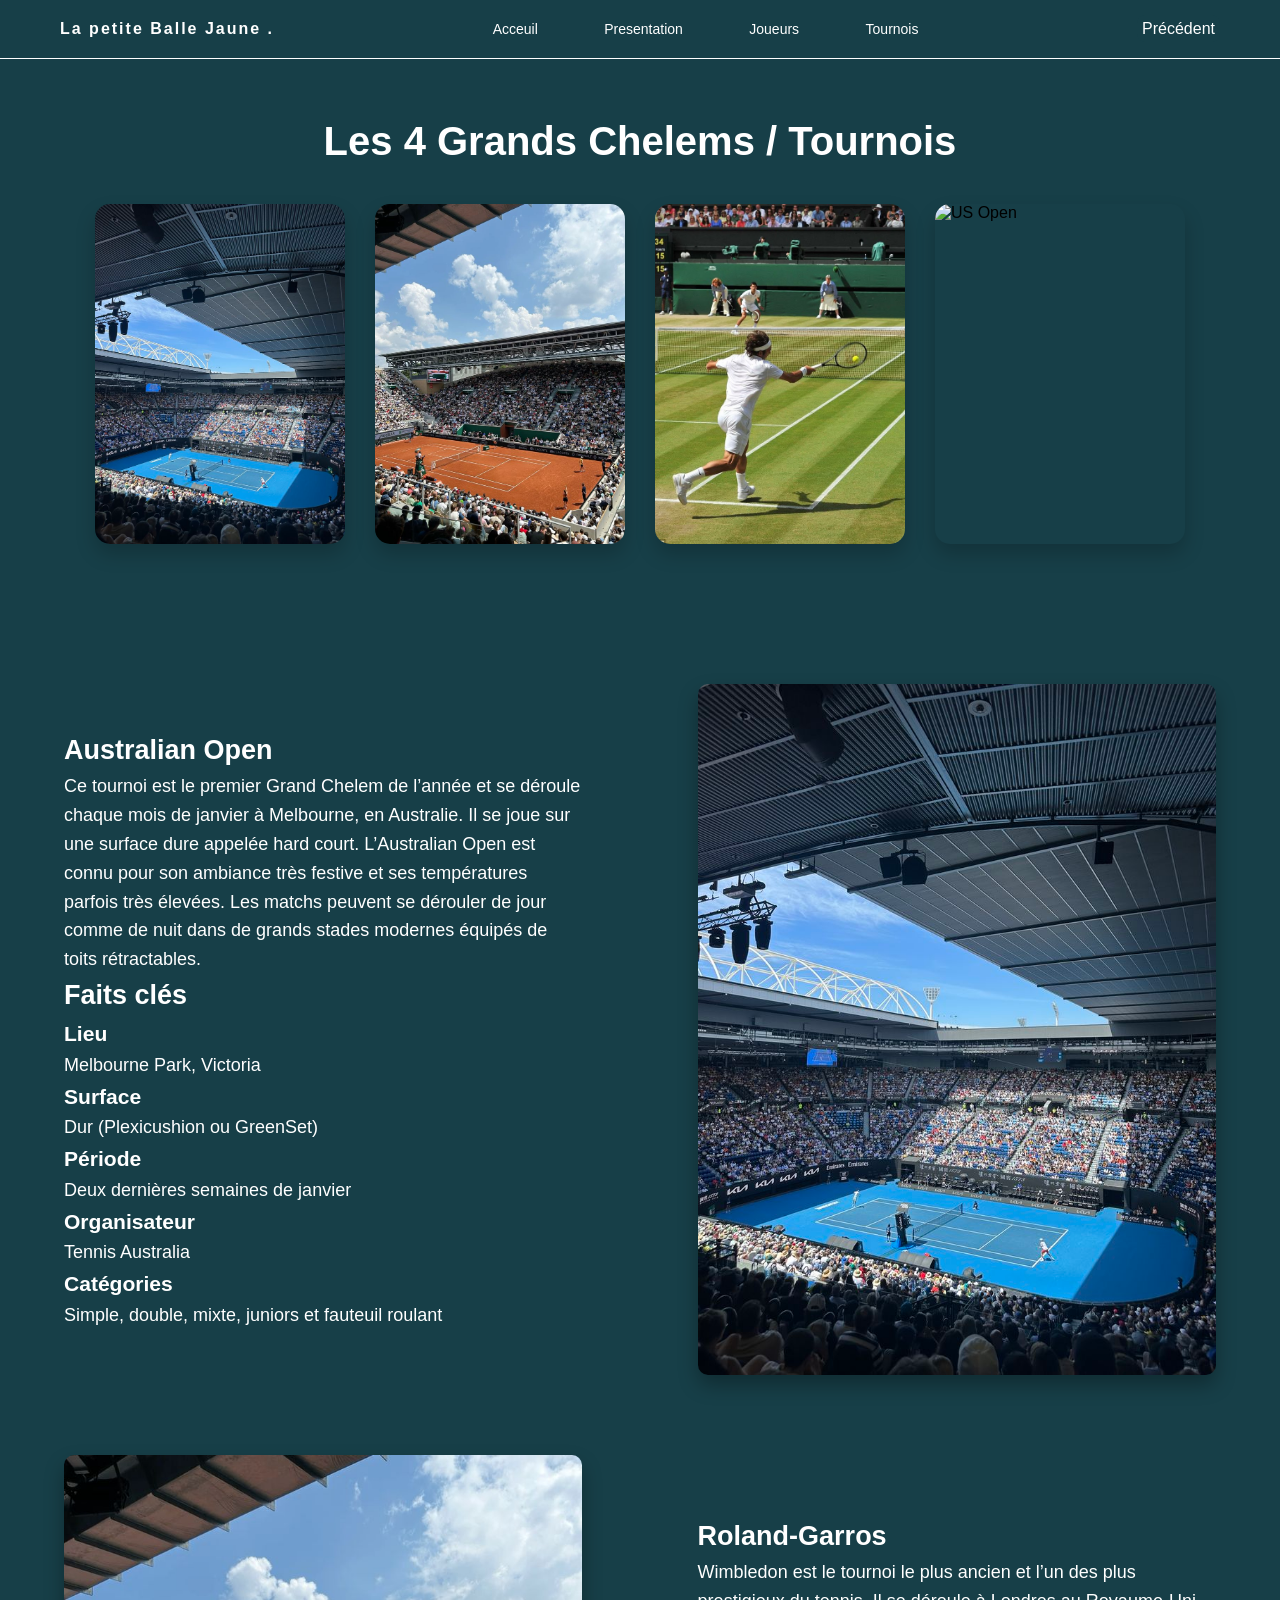
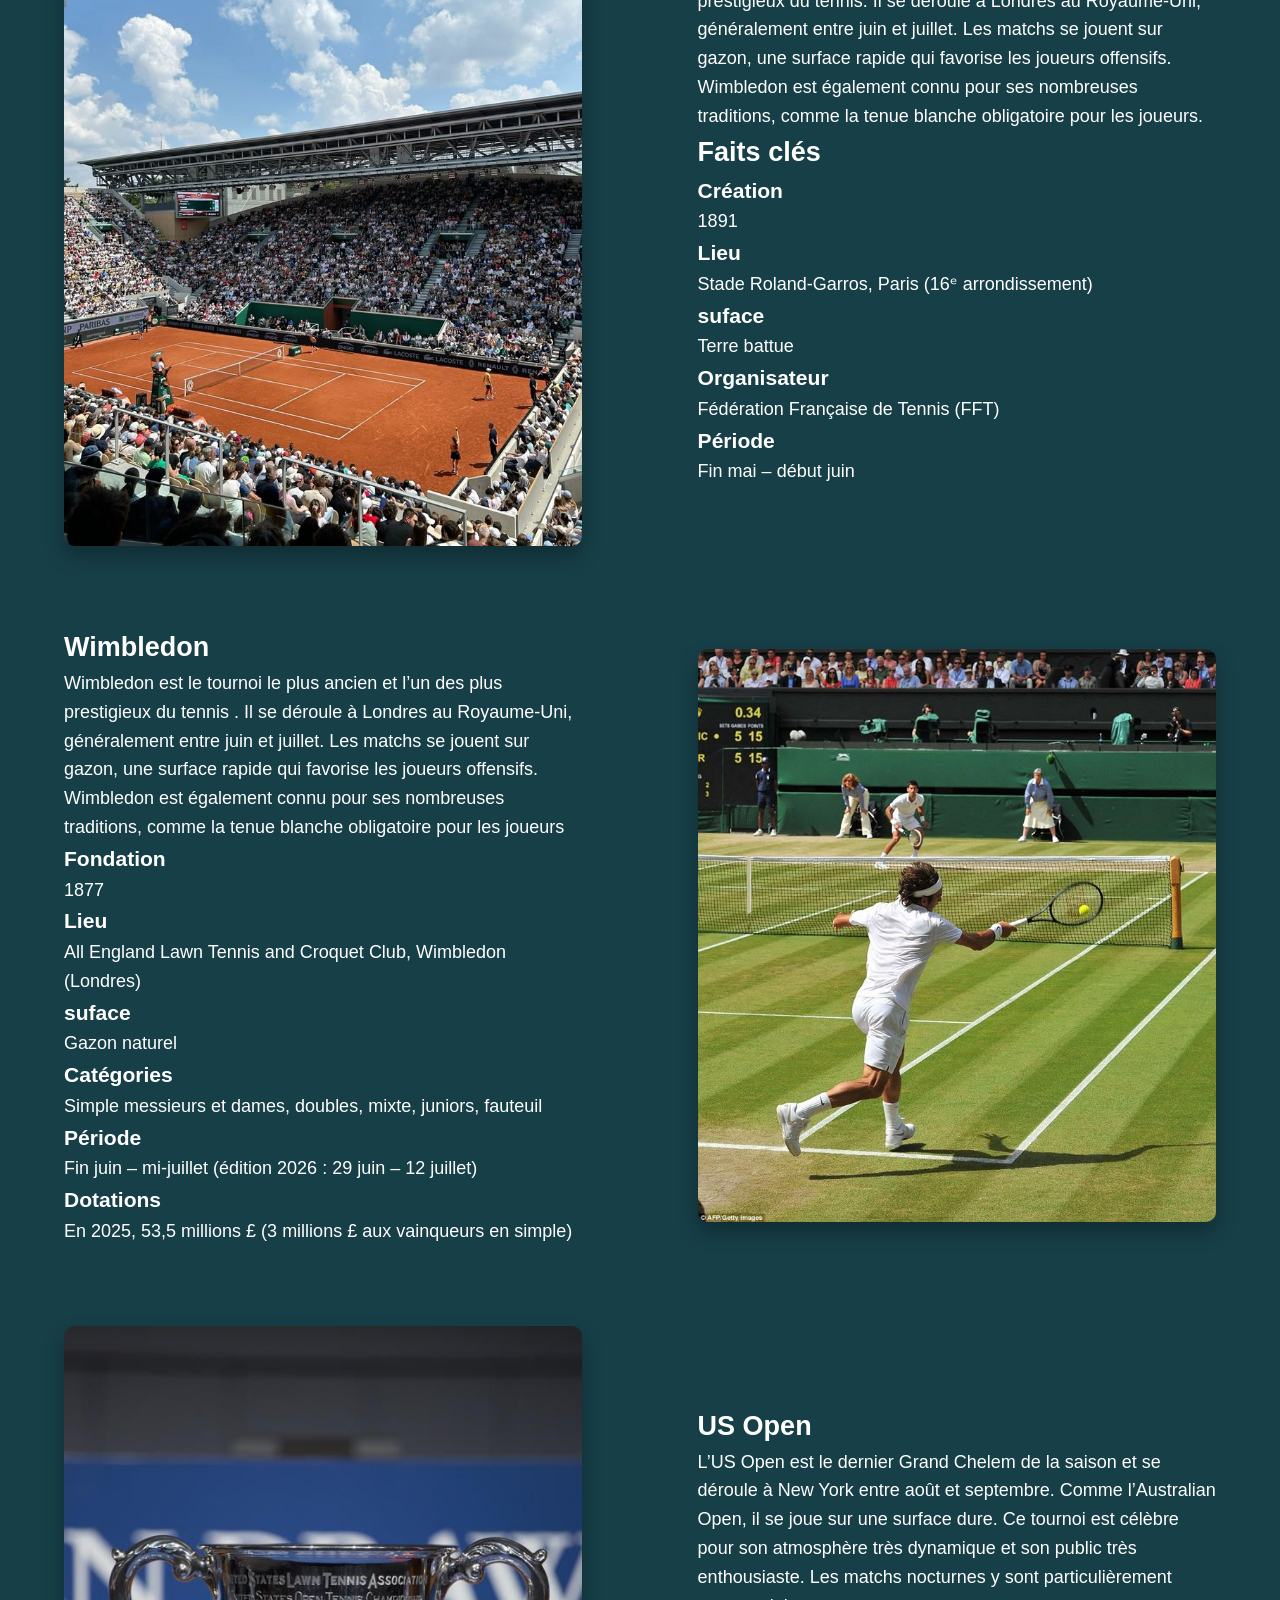
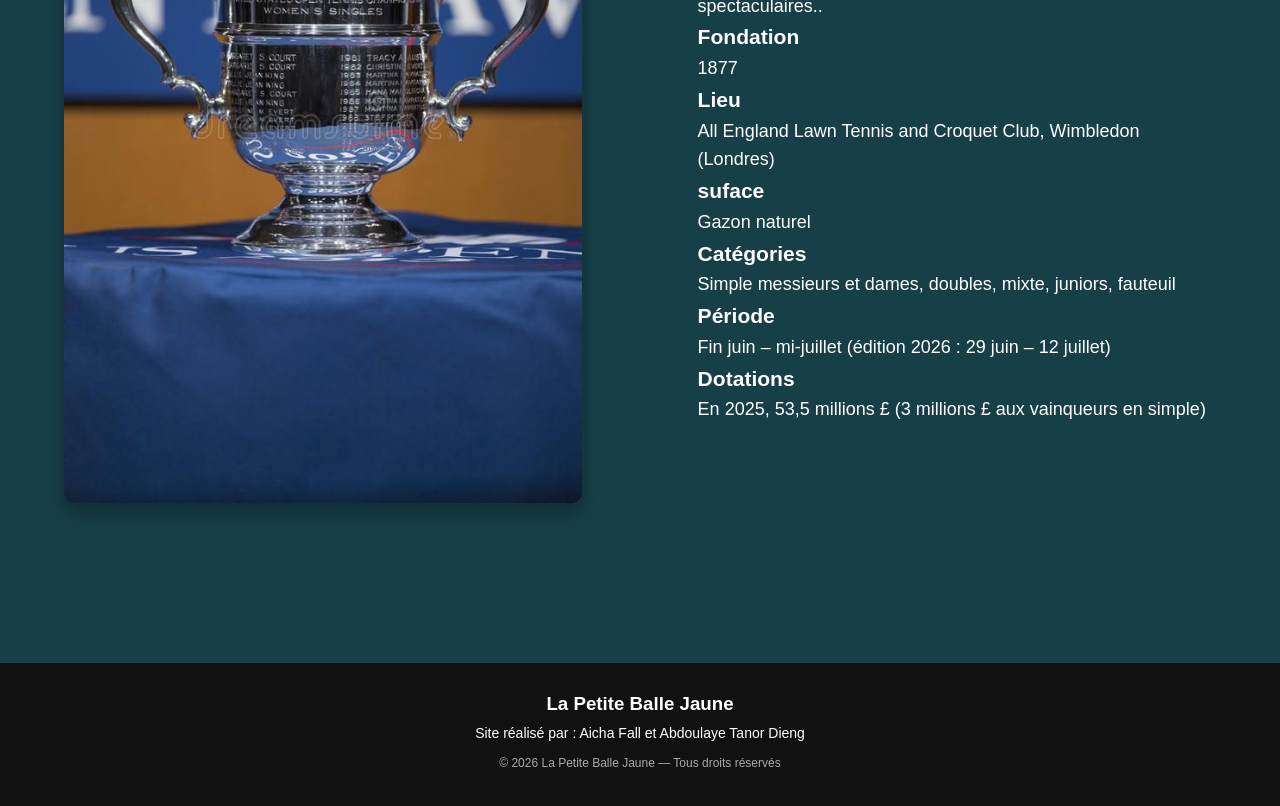
==== tournois.html @ deef5fa4 "Add files via upload" ====
<!DOCTYPE html>
<html lang="fr">
<head>
<meta charset="UTF-8">
<title>Les Grands Chelems</title>
<link rel="stylesheet" href="tournois.css">
</head>

<body>
<header class="navbar">
        <div class="logo"> La petite Balle Jaune .</div>
        <nav>
            <a href="index.html"class="star">Acceuil</a>
            <a href="Presentation.html"class="star">Presentation</a>
            <a href="joueurs.html"class="star">Joueurs</a>
            <a href="tournois.html"class="star">Tournois</a>
        </nav>
        <div class="auth">
            <a href="joueurs.html" class="btn">Précédent</a>
    
        </div>
    </header>
<section class="slam-section">
<h1>Les 4 Grands Chelems / Tournois </h1>

<div class="cards">

<div class="card">
<img src="australian.jpg" alt="Australian Open">
<div class="overlay">
<h2>Australian Open</h2>
<p>Premier tournoi majeur de la saison. <a href="https://youtu.be/7CeEeluu9Q4?si=KSguYbhhuCR4LSQe" class="videos-liens">visionner une video </a></p>
</div>
</div>

<div class="card">
<img src="Roland Garros Paris.jpg" alt="Roland Garros">
<div class="overlay">
<h2>Roland-Garros</h2>
<p>Le célèbre tournoi sur terre battue. <a href="https://youtu.be/CGRzfUccmNE?si=ipYCtTjc2t6v1b9C" class="videos-liens">Visionner une video </a></p>
</div>
</div>

<div class="card">
<img src="wimbledon.jpg" alt="Wimbledon">
<div class="overlay">
<h2>Wimbledon</h2>
<p>Le plus ancien tournoi du tennis. <a href="https://youtu.be/2Y3hlQAxfxE?si=4x1fwZUnHFe1R8RG" class="videos-liens">visionner une video

</a></p>
</div>
</div>

<div class="card">
<img src="usopen.jpg" alt="US Open">
<div class="overlay">
<h2>US Open</h2>
<p>Le spectaculaire tournoi de New York. <a href="https://youtu.be/DHo1mw7lj3s?si=YVFXHbXbVjYOmx3-" class="videos-liens"> Visionner une video </a></p>
</div>
</div>

</div>
</section>


<section class="tournois">

<div class="bloc">
<div class="texte">
<h2>Australian Open</h2>
<p>Ce tournoi est le premier Grand Chelem de l’année et se déroule chaque mois de janvier à Melbourne, en Australie. Il se joue sur une surface dure appelée hard court. L’Australian Open est connu pour son ambiance très festive et ses températures parfois très élevées. Les matchs peuvent se dérouler de jour comme de nuit dans de grands stades modernes équipés de toits rétractables. <br> 
    <h2>Faits clés</h2> <h3>Lieu</h3>Melbourne Park, Victoria 
<h3>Surface </h3> Dur (Plexicushion ou GreenSet) 
<h3>Période</h3> Deux dernières semaines de janvier 
<h3>Organisateur</h3> Tennis Australia 
<h3>Catégories</h3>Simple, double, mixte, juniors et fauteuil roulant  </p></div>

<img src="australian.jpg" alt="">
</div>


<div class="bloc inverse">
<img src="Roland Garros Paris.jpg" alt="">

<div class="texte">
<h2>Roland-Garros</h2>
<p>Wimbledon est le tournoi le plus ancien et l’un des plus prestigieux du tennis.
     Il se déroule à Londres au Royaume-Uni, généralement entre juin et juillet.
      Les matchs se jouent sur gazon, une surface rapide qui favorise les joueurs 
      offensifs. Wimbledon est également connu pour ses nombreuses traditions, 
      comme la tenue blanche obligatoire pour les joueurs.
    <h2>Faits clés</h2> <h3>Création </h3>1891
<h3>Lieu </h3> Stade Roland-Garros, Paris (16ᵉ arrondissement)
<h3> suface</h3> Terre battue
<h3>Organisateur</h3>  Fédération Française de Tennis (FFT)
<h3>Période</h3> Fin mai – début juin </p>
</div>
</div>


<div class="bloc">
<div class="texte">
<h2>Wimbledon</h2>
<p>Wimbledon est le tournoi le plus ancien et l’un des plus prestigieux du tennis
    . Il se déroule à Londres au Royaume-Uni, généralement entre juin et juillet.
     Les matchs se jouent sur gazon, une surface rapide qui favorise les joueurs offensifs.
      Wimbledon est également connu pour ses nombreuses traditions, comme la tenue blanche 
      obligatoire pour les joueurs
      <h3>Fondation</h3> 1877
      <h3>Lieu </h3> All England Lawn Tennis and Croquet Club, Wimbledon (Londres)
<h3> suface</h3>  Gazon naturel
<h3>Catégories</h3>  Simple messieurs et dames, doubles, mixte, juniors, fauteuil
<h3>Période</h3> Fin juin – mi-juillet (édition 2026 : 29 juin – 12 juillet)
<h3>Dotations </h3>En 2025, 53,5 millions £ (3 millions £ aux vainqueurs en simple)
    </p>
</div>

<img src="wimbledon.jpg" alt="">
</div>


<div class="bloc inverse">
<img src="USopen.jpg" alt="">

<div class="texte">
<h2>US Open</h2>
<p>L’US Open est le dernier Grand Chelem de la saison et se déroule à New York
     entre août et septembre. Comme l’Australian Open, il se joue sur une surface
      dure. Ce tournoi est célèbre pour son atmosphère très dynamique et son public
       très enthousiaste. Les matchs nocturnes y sont particulièrement spectaculaires..
        <h3>Fondation</h3> 1877
      <h3>Lieu </h3> All England Lawn Tennis and Croquet Club, Wimbledon (Londres)
<h3> suface</h3>  Gazon naturel
<h3>Catégories</h3>  Simple messieurs et dames, doubles, mixte, juniors, fauteuil
<h3>Période</h3> Fin juin – mi-juillet (édition 2026 : 29 juin – 12 juillet)
<h3>Dotations </h3>En 2025, 53,5 millions £ (3 millions £ aux vainqueurs en simple)
    
    </p>
</div>
</div>

</section>
<footer class="footer">
    <div class="footer-content">
        <h3>La Petite Balle Jaune</h3>

        <p class="realisateurs">
            Site réalisé par : Aicha Fall et Abdoulaye Tanor Dieng 
        </p>
         <p class="license">
            © 2026 La Petite Balle Jaune — Tous droits réservés
        </p>
    </div>
</footer>
</body>
</html>
---- tournois.css ----
*{
margin:0;
padding:0;
box-sizing:border-box;
font-family:Arial, sans-serif;
}

body{
background:#173f48;
}

/* TITRES */

h1{
text-align:center;
margin-bottom:40px;
color: white;
font-size:40px;
}

/* CARTES */

.slam-section{
padding:60px 20px;
}

.cards{
display:flex;
justify-content:center;
gap:30px;
flex-wrap:wrap;
}

.card{
position:relative;
width:250px;
height:340px;
border-radius:15px;
overflow:hidden;
cursor:pointer;
box-shadow:0 10px 20px rgba(0,0,0,0.2);
transition:0.4s;
}

.card:hover{
transform:scale(1.05);
}

.card img{
width:100%;
height:100%;
object-fit:cover;
}

.overlay{
position:absolute;
bottom:0;
left:0;
width:100%;
height:100%;
background:linear-gradient(to top,rgba(0,0,0,0.8),transparent);
color:white;
display:flex;
flex-direction:column;
justify-content:flex-end;
padding:20px;
opacity:0;
transition:0.4s;
}

.card:hover .overlay{
opacity:1;
}

/* SECTIONS ALTERNÉES */

.tournois{
width:90%;
margin:auto;
padding:80px 0;
}

.bloc{
display:flex;
align-items:center;
justify-content:space-between;
gap:40px;
margin-bottom:80px;
}

.bloc img{
width:45%;
border-radius:10px;
box-shadow:0 10px 20px rgba(0,0,0,0.3);
transition:0.3s;
}

.bloc img:hover{
transform:scale(1.05);
}

.texte{
width:45%;
font-size:18px;
line-height:1.6;
}

.blocinverse{
flex-direction:row-reverse;
}
 .navbar {
    display: flex;
    justify-content: space-between;
    align-items: center;
    padding: 20px 60px;
    border-bottom: 1px solid white; 

}

.logo {
    font-weight: bold;
    letter-spacing: 2px;
    color: white;
}
.star:hover{ background-color:rgb(183, 183, 183);}
.navbar nav a {
    margin: 0 15px;
    text-decoration: none;
    color: white;
    font-size: 14px;
     padding: 8px 16px;
}
.btn{
    text-decoration: none;
    background-color:#173f48 ;
    color: white;
    padding: 5px 5px;
    border-radius: 8px;
    font-family: Arial, sans-serif;
    transition: 0.3s;
    
}

.btn:hover{
    background-color:rgb(183, 183, 183) ; }

    .texte{ color: white;}
    .footer{
    background:#111;
    color:white;
    width:100%;
    padding:30px 0;
}

.footer-content{
    text-align:center;
}

.footer-content h3{
    margin-bottom:10px;
}

.footer-content p{
    margin:6px 0;
    font-size:14px;
}

.footer-content .license{
    margin-top:15px;
    font-size:12px;
    color:#aaa;
}
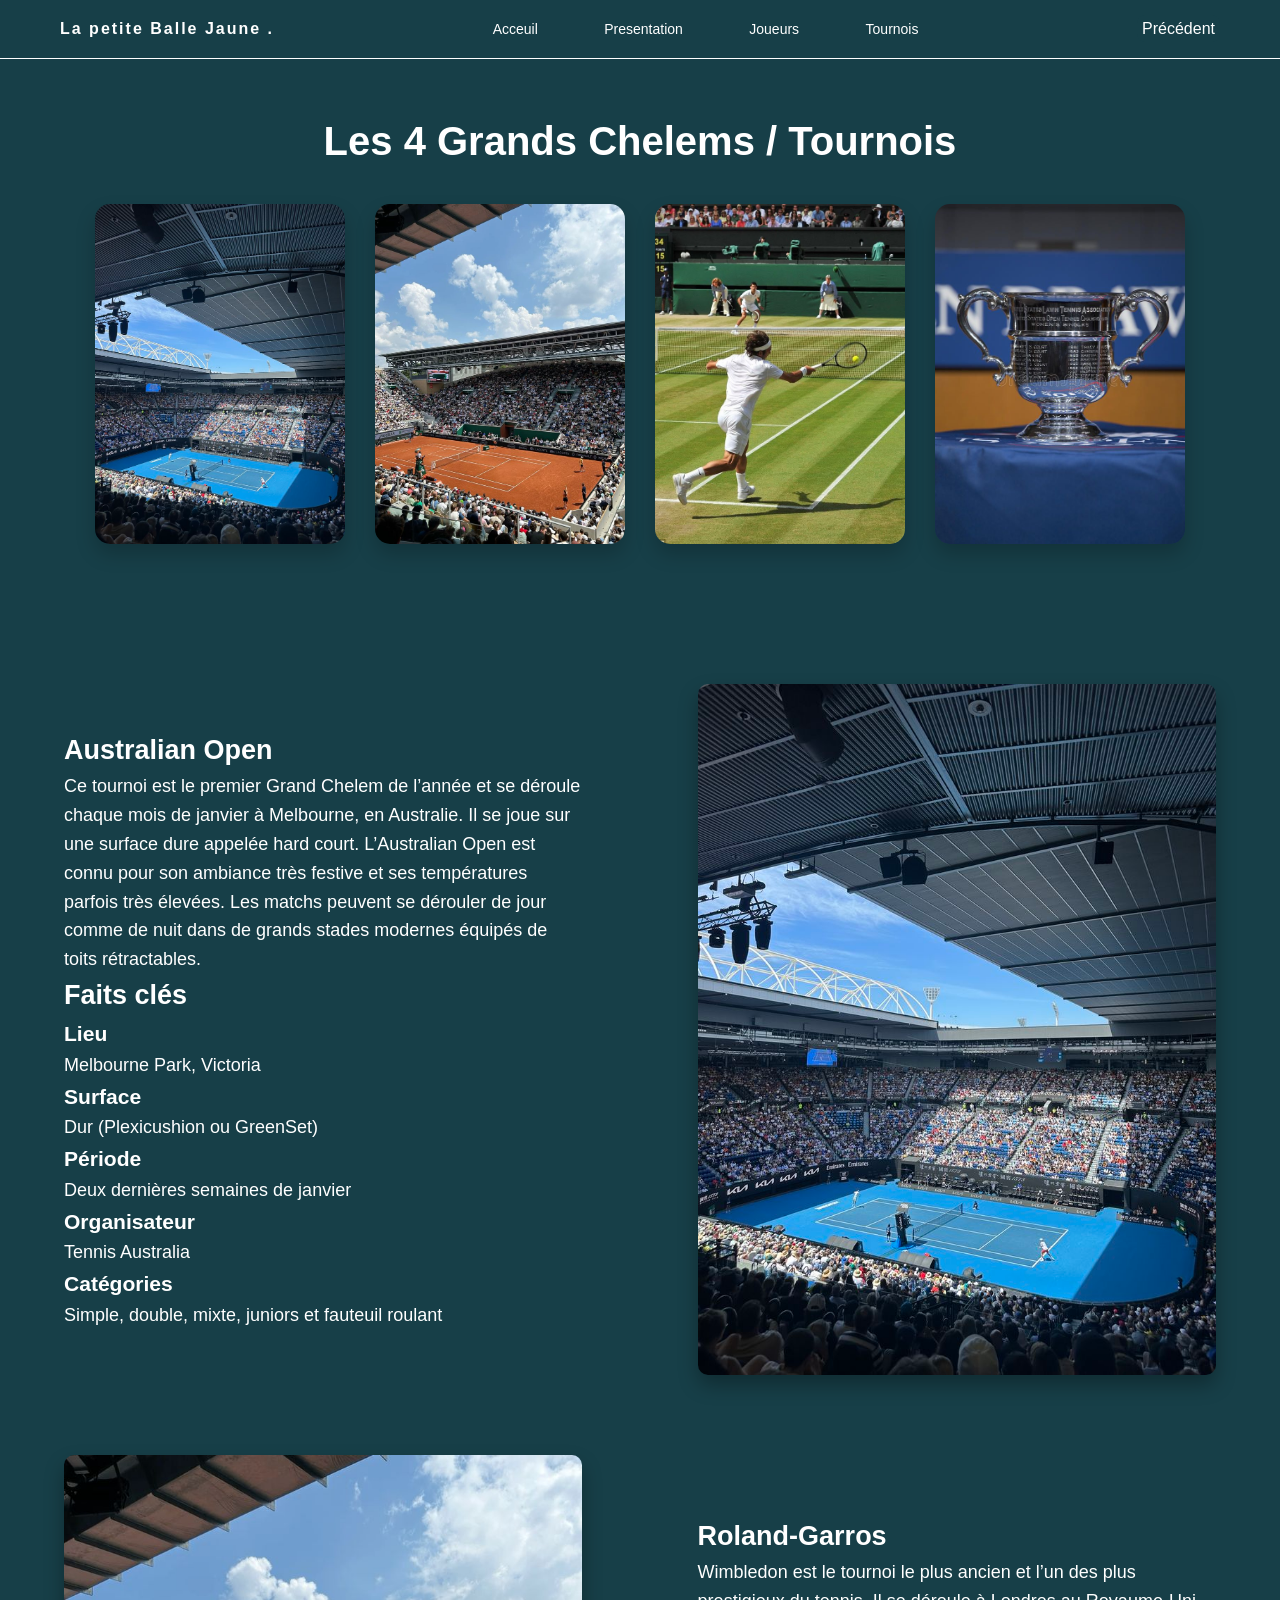
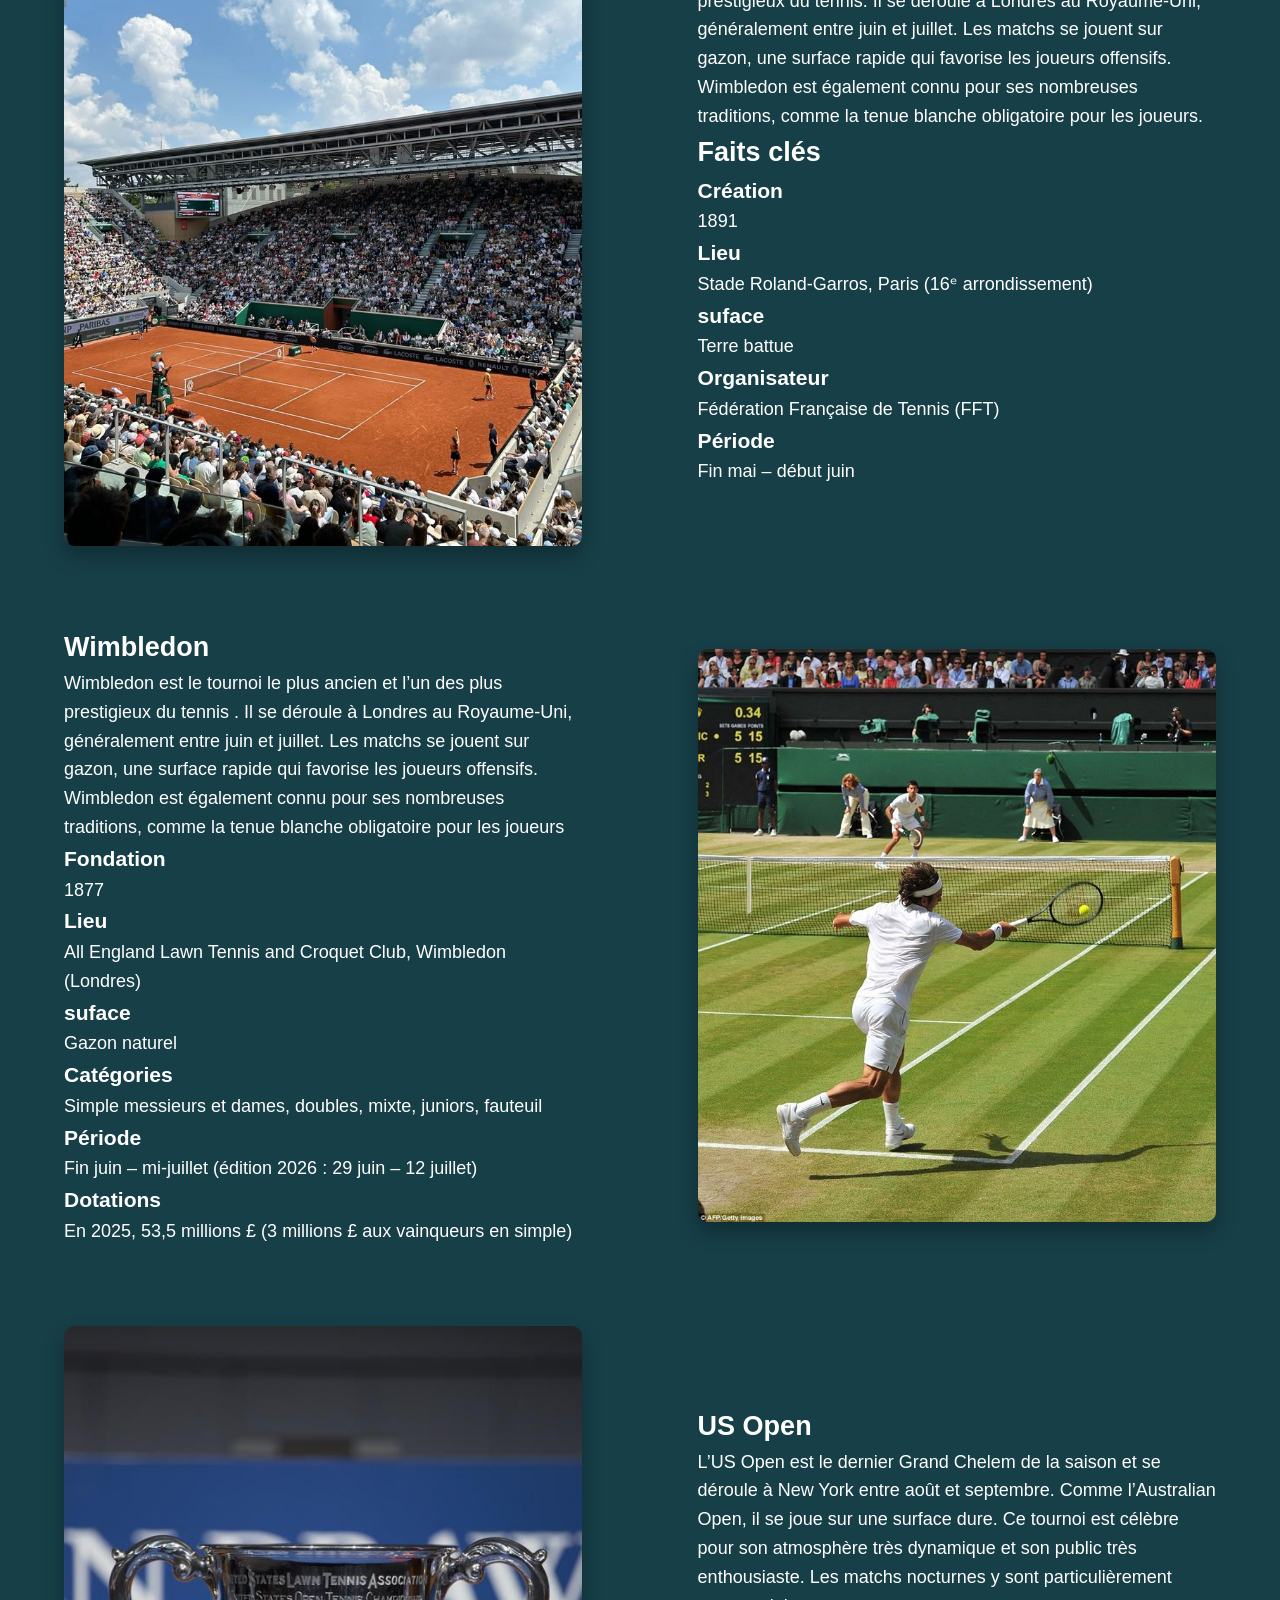
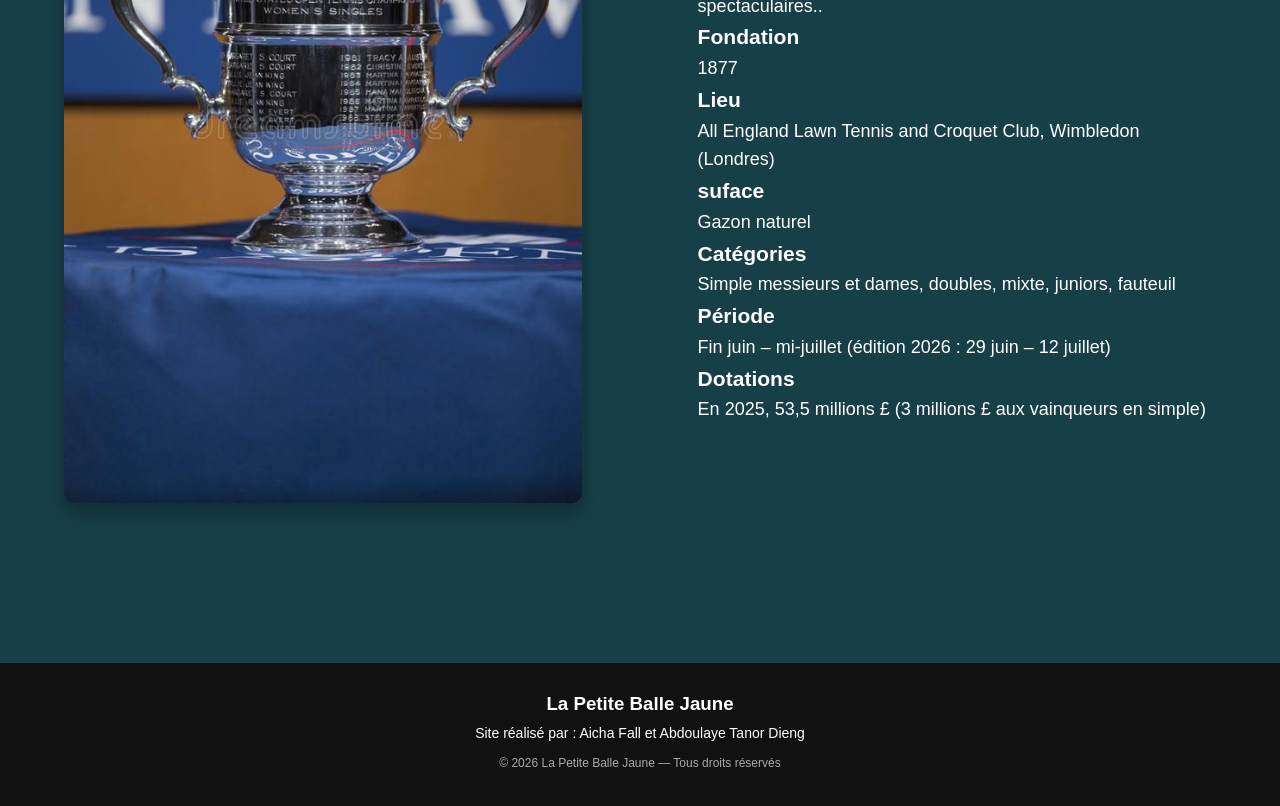
==== commit 69023e4e: "Update tournois.html" ====
--- a/tournois.html
+++ b/tournois.html
@@ -120,7 +120,7 @@
 
 
 <div class="bloc inverse">
-<img src="USopen.jpg" alt="">
+<img src="usopen.jpg" alt="">
 
 <div class="texte">
 <h2>US Open</h2>
@@ -153,4 +153,5 @@
     </div>
 </footer>
 </body>
-</html>+
+</html>
